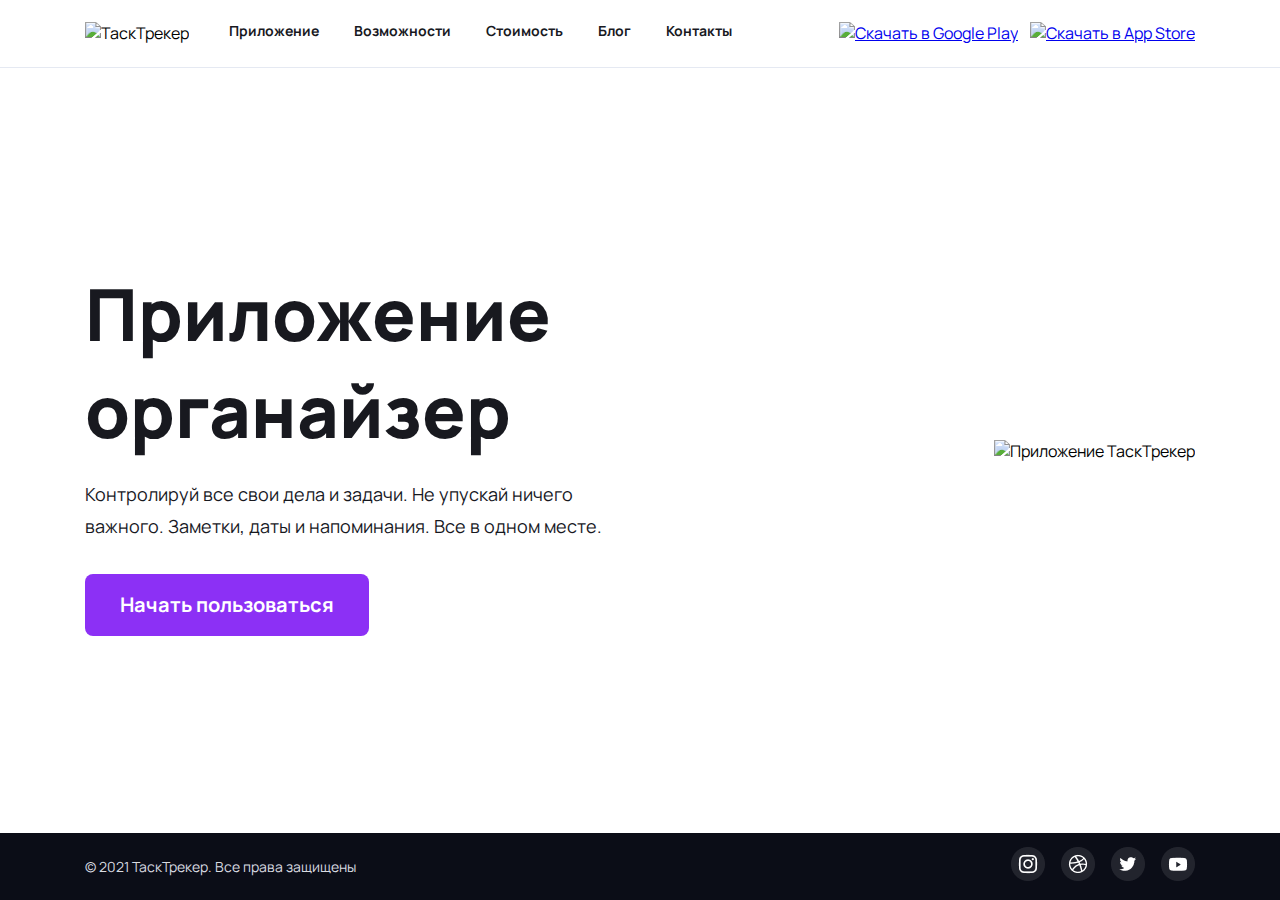
==== TaskTracker/index.html @ beaf2ff8 "Add files via upload" ====
<!DOCTYPE html>
<html lang="en">
<head>
    <meta charset="UTF-8">
    <meta http-equiv="X-UA-Compatible" content="IE=edge">
    <!-- <meta name="viewport" content="width=device-width, initial-scale=1.0"> -->
    <title>ТаскТрекер Приложение для своих дел и задач!</title>
    <link rel="stylesheet" href="css/main.css">
    <link rel="preconnect" href="https://fonts.gstatic.com">
    <link href="https://fonts.googleapis.com/css2?family=Manrope:wght@400;700;800&display=swap" rel="stylesheet">
</head>
<body class="main-page">
   <header class="header">
       <div class="header-container">
        <div class="logo">
            <img src="/img/logo.svg" alt="ТаскТрекер">
        </div>
        <nav class="nav">
            <a class="nav-link" href="#">Приложение</a>
            <a class="nav-link" href="#">Возможности</a>
            <a class="nav-link" href="#">Стоимость</a>
            <a class="nav-link" href="#">Блог</a>
            <a class="nav-link" href="#">Контакты</a>
        </nav>
        <div class="appstore">
            <a class="appstore-item" href="#">
                <img src="/img/appstore/Layer 2.svg" alt="Скачать в Google Play">
            </a>
            <a class="appstore-item" href="#">
            <img src="/img/appstore/Group.svg" alt="Скачать в App Store">
            </a>
        </div>   
       </div>
   </header> 
   <section>
       <main class="main">
           <div class="main-container">
               <div class="main-content">
                    <h1 class="main-header">Приложение органайзер</h1>
                    <div class="main-text">
                        <p>Контролируй все свои дела и задачи. Не упускай ничего важного. Заметки, даты и напоминания. Все в одном месте.</p>
                    </div>
                    <a class="button" href="#">Начать пользоваться</a>
               </div>
               <div class="main-img">
                <img src="/img/header-image.png" alt="Приложение ТаскТрекер">
               </div>
           </div>
       </main>
   </section>
   <footer class="footer">
    <div class="footer-container">
        <div class="footer-copyright">
            <p>© 2021 ТаскТрекер. Все права защищены</p>
        </div>
        <div class="footer-socials">
               <a class="footer-socials-item" href="#"><img src="./img/social/Instagram.png" alt="Instagram"></a>
                <a class="footer-socials-item" href="#"><img src="./img/social/Dribbble.png" alt="Instagram"></a>
                <a class="footer-socials-item" href="#"><img src="./img/social/Twitter.png" alt="Instagram"></a>
                <a class="footer-socials-item" href="#"><img src="./img/social/Youtube.png" alt="Instagram"></a>
        </div>
    </div>
   </footer>
</body>
</html>
---- TaskTracker/css/main.css ----
*, *::before, *::after {
    box-sizing: border-box;
}

html {
    height: 100%;
}

body {
    height: 100%;
    margin: 0;
    font-family: 'Manrope', sans-serif;
}

.img {
    display: block;
}

.main-page {
    display: flex;
    flex-direction: column;
    justify-content: space-between;
}

.header {
    display: flex;
    align-items: center;

    height: 73px;
    border-bottom: 1px solid #E5E9F2;
}

.header-container {
    width: 1110px;
    margin: 0 auto;
    display: flex;
    align-items: center;
}

.logo {
    margin-right: 40px;
}

.nav {
    margin-top: -5px;
    font-weight: bold;
    font-size: 14px;
    color: #18191F;
}

.nav-link {
    margin-right: 32px;
    color: #18191F;
    text-decoration: none;
}

.nav-link:hover {
    color: #8C30F5;
}

.nav-link:last-child {
     margin-right: 0;
}

.appstore {
    margin-left: auto;
    display: flex;
}

.appstore-item {
    margin-left: 12px;
}

.main {

}

.main-container {
    width: 1110px;
    margin: 0 auto;
    display: flex;
    justify-content: space-between;
    align-items: center;

    padding-top: 197px;
    padding-bottom: 197px;
}

.main-content {
    width: 540px;
    font-size: 18px;
    color: #18191F;
}

.main-img {

}

.main-header {
    margin-top: 0;
    margin-bottom: 16px;
    font-weight: 800;
    font-size: 72px;
    line-height: 1.36;
    color: #18191F;
}

.main-text {
    margin-bottom: 32px;
}

.main-text p {
    margin-bottom: 15px;
    font-size: 18px;
    line-height: 1.78;
}

.button {
    display: inline-block;
    padding-left: 35px;
    padding-right: 35px;
    height: 62px;
    background: #8C30F5;
    border-radius: 8px;

    font-weight: bold;
    font-size: 20px;
    line-height: 62px;
    color: #FFFFFF;
    text-decoration: none;
}

.button:hover {
    opacity: 0.8;
}

.footer {
    display: flex;
    align-items: center;
    height: 72px;
    background: #0B0D17;
    color: #D9DBE1;
    
}

.footer-container {
    width: 1110px;
    margin: 0 auto;
    display: flex;
    justify-content: space-between;
    align-items: center;
}

.footer-copyright {
    font-size: 14px;
}

.footer-copyright p {

}

.footer-socials {
    display: flex;

}

.footer-socials-item {
    margin-left: 16px;
}
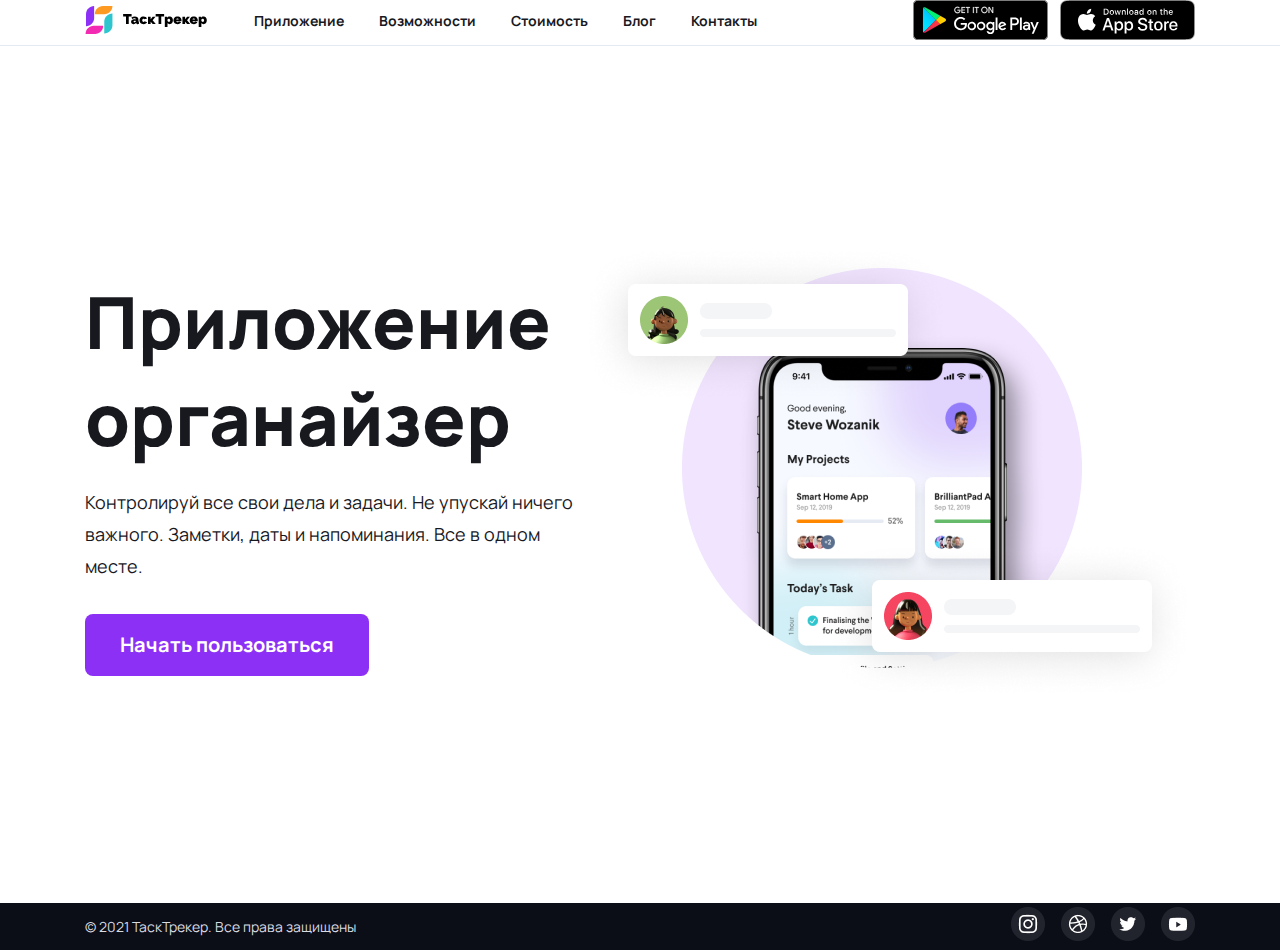
==== commit 55a64950: "Add files via upload" ====
--- a/TaskTracker/index.html
+++ b/TaskTracker/index.html
@@ -13,7 +13,7 @@
    <header class="header">
        <div class="header-container">
         <div class="logo">
-            <img src="/img/logo.svg" alt="ТаскТрекер">
+            <img src="./img/logo.svg" alt="ТаскТрекер">
         </div>
         <nav class="nav">
             <a class="nav-link" href="#">Приложение</a>
@@ -24,10 +24,10 @@
         </nav>
         <div class="appstore">
             <a class="appstore-item" href="#">
-                <img src="/img/appstore/Layer 2.svg" alt="Скачать в Google Play">
+                <img src="./img/appstore/Layer 2.svg" alt="Скачать в Google Play">
             </a>
             <a class="appstore-item" href="#">
-            <img src="/img/appstore/Group.svg" alt="Скачать в App Store">
+            <img src="./img/appstore/Group.svg" alt="Скачать в App Store">
             </a>
         </div>   
        </div>
@@ -43,7 +43,7 @@
                     <a class="button" href="#">Начать пользоваться</a>
                </div>
                <div class="main-img">
-                <img src="/img/header-image.png" alt="Приложение ТаскТрекер">
+                <img src="./img/header-image.png" alt="Приложение ТаскТрекер">
                </div>
            </div>
        </main>
